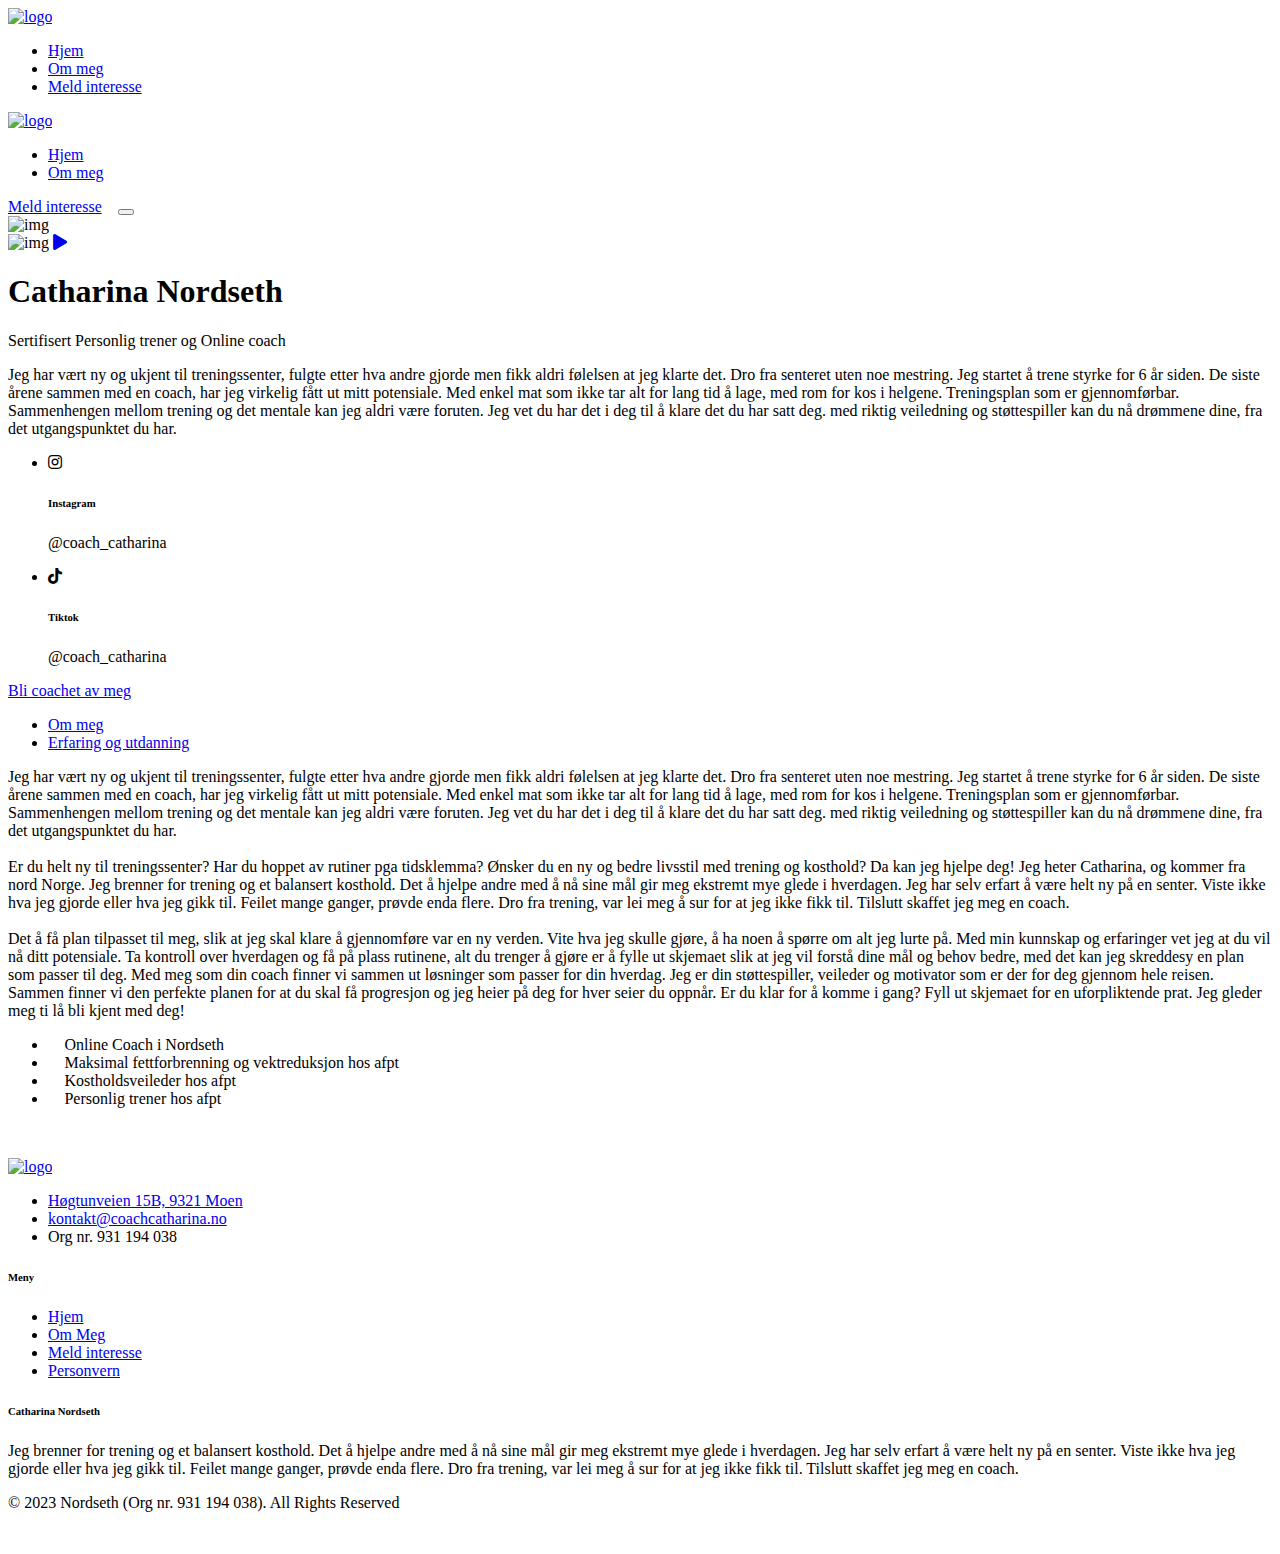
==== coach.html @ ed9263b2 "initial commit" ====
<!DOCTYPE HTML>
<html lang="en">

<head>
    <meta http-equiv="Content-Type" content="text/html; charset=UTF-8">
    <title>Om meg | Catharina</title>
    <meta name="viewport" content="width=device-width, initial-scale=1">
    <meta name="description" content="Gjør en investering i din helse med online coaching med oss. Våre skreddersydde trenings- og kostholdsplaner vil lede deg mot en sunnere, mer energisk og vital livsstil.">
    <meta name="author" content="Coachable AS">
    <meta name="robots" content="noindex, follow">
    <meta name="revisit-after" content="5 month">
    <!-- <meta name="image" content="http://mywebsite.com/image.jpg"> -->
    <meta name="og:title" content="Catharina Online Coaching">
    <meta name="og:description" content="Gjør en investering i din helse med online coaching med oss. Våre skreddersydde trenings- og kostholdsplaner vil lede deg mot en sunnere, mer energisk og vital livsstil.">
    <!-- <meta name="og:image" content="http://mywebsite.com/image.jpg"> -->
    <meta name="og:site_name" content="Catharina | Online Coaching">
    <meta name="og:type" content="website">
    <meta name="twitter:card" content="summary">
    <meta name="twitter:title" content="Catharina | Online Coaching">
    <meta name="twitter:description" content="Gjør en investering i din helse med online coaching med oss. Våre skreddersydde trenings- og kostholdsplaner vil lede deg mot en sunnere, mer energisk og vital livsstil.">
    <link rel="icon" type="image/png" sizes="32x32" href="favicon.ico">
    <!-- Css -->
    <link href="assets/css/plugins/bootstrap.min.css" rel="stylesheet">
    <link href="assets/css/plugins/slick.css" rel="stylesheet">
    <link href="assets/css/plugins/magnific-popup.css" rel="stylesheet">
    <link href="assets/css/plugins/animate.css" rel="stylesheet">
    <link href="assets/fonts/flaticon/flaticon.css" rel="stylesheet">
    <link href="assets/fonts/font-awesome.min.css" rel="stylesheet">
    <link href="assets/css/style.css" rel="stylesheet">
    <link href="assets/css/responsive.css" rel="stylesheet">
    <link rel="stylesheet" href="https://cdnjs.cloudflare.com/ajax/libs/font-awesome/5.15.3/css/all.min.css">
</head>

<body>
    <!-- Mobile Menu Start -->
    <aside class="aside_bar aside_bar_left aside_mobile">
            <!-- logo -->
            <a href="index.html" class="logo">
                <img src="assets/images/logo.png" alt="logo">
            </a>
            <!-- logo -->
            <!-- Menu -->
            <nav>
                <ul class="main-menu">
                    <li class="menu-item">
                        <a href="/">Hjem</a>
                    </li>
                    <li class="menu-item">
                        <a href="./coach.html">Om meg</a>
                    </li>
                    <li class="menu-item">
                        <a href="./meld-interesse.html">Meld interesse</a>
                    </li>
                </ul>
            </nav>
            <!-- Menu -->
    </aside>
    <div class="aside-overlay trigger-left"></div>
    <!-- Mobile Menu End -->

    <!-- Header Start -->
    <header class="header header-3">
        <div class="nav_sec">
            <div class="container">
                <!-- inner -->
                <div class="nav_warp d-flex justify-content-between align-items-center">
                    <!-- Logo and Navigation Start -->
                    <div class="d-flex align-items-center">
                        <!-- logo start -->
                        <div class="logo mr-5">
                            <a href="index.html">
                                <img src="assets/images/logo.png" alt="logo" class="image-fit">
                            </a>
                        </div>
                        <!-- logo end -->

                        <!-- Navigation -->
                        <nav>
                            <ul class="main-menu mb-0">
                                <li class="menu-item">
                                    <a href="/">Hjem</a>
                                </li>
                                <li class="menu-item">
                                    <a href="./coach.html">Om meg</a>
                                </li>
                               
                            </ul>
                        </nav>
                        <!-- Navigation End -->
                    </div>

                    <!-- Head Actions -->
                    <div class="head_actions">
                        <a id="coach-button" href="./meld-interesse.html" class="thm-btn bg-thm-color-two mr-4 mb-4 wow fadeInRight" data-wow-delay=".50ms">Meld interesse<i class="fal fa-chevron-right ml-2"></i></a>
                        <button type="button" class="head_trigger mobile_trigger">
                            <span></span>
                            <span></span>
                            <span></span>
                        </button>
                    </div>
                    <!-- Head Actions -->
                </div>
                <!-- inner -->
            </div>
        </div>
    </header>
    <!-- Header End -->
    
    <!-- Team Start -->
    <section id="pd-ff" class="section-padding team_details mobil-fixx">
        <div class="container">
            <div class="row align-items-center">
                <div class="col-lg-5">
                    <div class="team_img mb-md-80">
                        <img src="assets/images/coach/catharina/profilbilde.jpg" alt="img" class="image-fit wow fadeInLeft profil-bilde">
                        <div class="video_warp">
                            <img src="assets/images/coach/catharina/thmb2.jpg" alt="img" class="image-fit wow fadeInDown profil-bilde">
                            <a href="https://www.youtube.com/watch?v=RRjg7pFZObY" class="video_btn popup-youtube transform-center">
                                <i class="fas fa-play video_icon bg-thm-color-three mx-auto"></i>
                            </a>
                        </div>
                    </div>
                </div>
                <div class="col-lg-7">
                    <div class="team_text pl-0 pl-xl-5 pl-lg-3">
                        <h1 class="name wow fadeInDown make-h1-h3">Catharina Nordseth </h1>
                        <p class="desi thm-color-two wow fadeInUp">Sertifisert Personlig trener og Online coach</p>
                        <p class="text wow fadeInUp">Jeg har vært ny og ukjent til treningssenter, fulgte etter hva andre gjorde men fikk aldri følelsen at jeg klarte det. Dro fra senteret uten noe mestring. Jeg startet å trene styrke for 6 år siden. De siste årene sammen med en coach, har jeg virkelig fått ut mitt potensiale. Med enkel mat som ikke tar alt for lang tid å lage, med rom for kos i helgene. Treningsplan som er gjennomførbar. Sammenhengen mellom trening og det mentale kan jeg aldri være foruten. Jeg vet du har det i deg til å klare det du har satt deg. med riktig veiledning og støttespiller kan du nå drømmene dine, fra det utgangspunktet du har.

                        </p>
                        <ul class="info wow fadeInDown d-flex flex-column flex-lg-row"> <!-- Added Flex utilities here -->
                            <li class="flex-fill"> <!-- Make each li item take up equal space -->
                                <i class="icon fab fa-instagram"></i>
                                <div class="text">
                                    <h6 class="mb-0">
                                        <a href="https://www.instagram.com/coach_catharina/?igshid=OGQ5ZDc2ODk2ZA%3D%3D&fbclid=IwAR1vJYOSZeR5Lb-BDU2WIc0-VBDmPTWmHj8eCgaqBLGDv2tTBcstbF4mxA8 " target="_blank" style="color: inherit; text-decoration: none;">Instagram</a>
                                    </h6>
                                    <p class="mb-0">@coach_catharina</p>
                                </div>
                            </li>
                            <li class="flex-fill"> <!-- Make each li item take up equal space -->
                                <i class="icon fab fa-tiktok"></i>
                                <div class="text">
                                    <h6 class="mb-0">
                                        <a target="_blank" href="https://www.tiktok.com/@coach_catharina?_t=8f9wXwjaYam&_r=1&fbclid=IwAR3znSu6lWhRvtg4asOpuIXIWG026-K2SwoQii69VNjCsr7OR2hZZcJlVQI target="_blank" style="color: inherit; text-decoration: none;">Tiktok</a>
                                    </h6>
                                    <p class="mb-0">@coach_catharina</p>
                                </div>
                            </li>
                        </ul>
                        <a id="elevate-button" href="./meld-interesse.html" class="thm-btn bg-thm-color-two thm-color-two-shadow margint-30 btn-rounded mr-4 mb-4 wow fadeInRight" data-wow-delay=".50ms">Bli coachet av meg<i class="fal fa-chevron-right ml-2"></i></a>
                    </div>
                </div>
            </div>
        </div>
    </section>
    <section class="section-padding pt-0 team_details">
        <div class="container">
            <div class="row">
                <div class="col-12">
                    <ul class="nav nav-tabs style_2">
                        <li class="nav-item">
                            <a href="#om" class="nav-link active" data-toggle="tab">Om meg</a>
                        </li>
                        <li class="nav-item">
                            <a href="#utdanning" class="nav-link" data-toggle="tab">Erfaring og utdanning</a>
                        </li>
                    </ul>
                    <div class="tab-content">
                        <div class="tab-pane fade active show" id="om">
                            <p>Jeg har vært ny og ukjent til treningssenter, fulgte etter hva andre gjorde men fikk aldri følelsen at jeg klarte det. Dro fra senteret uten noe mestring. Jeg startet å trene styrke for 6 år siden. De siste årene sammen med en coach, har jeg virkelig fått ut mitt potensiale. Med enkel mat som ikke tar alt for lang tid å lage, med rom for kos i helgene. Treningsplan som er gjennomførbar. Sammenhengen mellom trening og det mentale kan jeg aldri være foruten. Jeg vet du har det i deg til å klare det du har satt deg. med riktig veiledning og støttespiller kan du nå drømmene dine, fra det utgangspunktet du har.
                                <br><br>
                                Er du helt ny til treningssenter? Har du hoppet av rutiner pga tidsklemma? Ønsker du en ny og bedre livsstil med trening og kosthold? Da kan jeg hjelpe deg! Jeg heter Catharina, og kommer fra nord Norge. Jeg brenner for trening og et balansert kosthold. Det å hjelpe andre med å nå sine mål gir meg ekstremt mye glede i hverdagen. Jeg har selv erfart å være helt ny på en senter. Viste ikke hva jeg gjorde eller hva jeg gikk til. Feilet mange ganger, prøvde enda flere. Dro fra trening, var lei meg å sur for at jeg ikke fikk til. Tilslutt skaffet jeg meg en coach. 
                                <br><br>
                                Det å få plan tilpasset til meg, slik at jeg skal klare å gjennomføre var en ny verden. Vite hva jeg skulle gjøre, å ha noen å spørre om alt jeg lurte på. Med min kunnskap og erfaringer vet jeg at du vil nå ditt potensiale. Ta kontroll over hverdagen og få på plass rutinene, alt du trenger å gjøre er å fylle ut skjemaet slik at jeg vil forstå dine mål og behov bedre, med det kan jeg skreddesy en plan som passer til deg. Med meg som din coach finner vi sammen ut løsninger som passer for din hverdag. Jeg er din støttespiller, veileder og motivator som er der for deg gjennom hele reisen. Sammen finner vi den perfekte planen for at du skal få progresjon og jeg heier på deg for hver seier du oppnår. Er du klar for å komme i gang? Fyll ut skjemaet for en uforpliktende prat. Jeg gleder meg ti lå bli kjent med deg!</p>
                        </div>
                        <div class="tab-pane fade" id="utdanning">
                            <div style="margin-bottom: 50px;">
                                <!-- <p style="margin-bottom: 10px;">Under finner du relevant erfaring og utdanning. 
                                </p> -->
                                <ul class="utdanning-list">
                                    <li class="">
                                        <i class="icon fal fa-check"></i>
                                        Online Coach i Nordseth
                                    </li>
                                    <!-- <li class="">
                                        <i class="icon fal fa-check"></i>
                                        Sertifisert online coach med Markus Haugen gjennom AFPT
                                    </li> -->
                                    <li class="">
                                        <i class="icon fal fa-check"></i>
                                        Maksimal fettforbrenning og vektreduksjon hos afpt
                                    </li>
                                    <li class="">
                                        <i class="icon fal fa-check"></i>
                                        Kostholdsveileder hos afpt
                                    </li>
                                    <li class="">
                                        <i class="icon fal fa-check"></i>
                                        Personlig trener hos afpt
                                    </li>
                                    
                                </ul>
                            </div>
                          
                            
                           
                        </div>
                    </div>
                </div>
            </div>
        </div>
    </section>
    <!-- Team End -->
   
     <!-- Footer Start -->
     <footer class="footer">
        <div class="container">
            <div class="footer_top section-padding">
                <div class="row">
                    <div class="col-lg-4 col-md-6">
                        <div class="ft_widget ft_about wow fadeInDown">
                            <a href="index.html" class="logo">
                                <img src="assets/images/logo.png" alt="logo" class="image-fit">
                            </a>
                           <ul class="info">
                                <li>
                                    <a href="#">Høgtunveien 15B, 9321 Moen</a>
                                </li>
                                <!-- <li>
                                    <a href="tel:+4700000000">+47 000 00 000</a>
                                </li> -->
                                <li>
                                    <a href="mailto:kontakt@coachcatharina.no">kontakt@coachcatharina.no</a>
                                </li>
                                <li>
                                    <a>
                                        Org nr. 931 194 038
                                    </a>
                                </li>
                                <!-- <li>
                                    <a href="">Powered by Coachable AS</a>
                                </li> -->
                            </ul>
                            
                        </div>
                    </div>
                    <div class="col-lg-4 col-md-6">
                        <div class="ft_widget ft_menu wow fadeInDown">
                            <h6 class="ft-title">Meny</h6>
                            <ul>
                                <li>
                                    <a href="/">Hjem</a>
                                </li>
                                <li>
                                    <a href="./coach.html">Om Meg</a>
                                </li>
                                <li>
                                    <a href="./meld-interesse.html">Meld interesse</a>
                                </li>
                                <li>
                                    <a href="./personvern.html">Personvern</a>
                                </li>
                                
                            </ul>
                        </div>
                    </div>
                    <div class="col-lg-4 col-md-6">
                        <div class="ft_widget ft_apps wow fadeInUp">
                            <h6 class="ft-title">Catharina Nordseth</h6>
                            <p class="mb-xl-20">Jeg brenner for trening og et balansert kosthold. Det å hjelpe andre med å nå sine mål gir meg ekstremt mye glede i hverdagen. Jeg har selv erfart å være helt ny på en senter. Viste ikke hva jeg gjorde eller hva jeg gikk til. Feilet mange ganger, prøvde enda flere. Dro fra trening, var lei meg å sur for at jeg ikke fikk til. Tilslutt skaffet jeg meg en coach.</p>
                           
                        </div>
                    </div>
                </div>
            </div>
            <div class="footer_bottom">
                <p class="mb-0">
                    © 2023 <a>Nordseth (Org nr. 931 194 038)</a>. All Rights Reserved
                </p>
            </div>
        </div>
    </footer>
    <!-- Footer End -->
    <a href="#" data-target="html" class="back-to-top ft-sticky">
        <i class="fal fa-long-arrow-up"></i>
    </a>
    <!-- Scripts -->
    <script src="assets/js/plugins/jquery-3.6.0.min.js"></script>
    <script src="assets/js/plugins/bootstrap.bundle.min.js"></script>
    <script src="assets/js/plugins/slick.min.js"></script>
    <script src="assets/js/plugins/imagesloaded.min.js"></script>
    <script src="assets/js/plugins/isotope.pkgd.min.js"></script>
    <script src="assets/js/plugins/jquery.magnific-popup.min.js"></script>
    <script src="assets/js/plugins/jquery.counterup.min.js"></script>
    <script src="assets/js/plugins/jquery.inview.min.js"></script>
    <script src="assets/js/plugins/jquery.easypiechart.js"></script>
    <script src="assets/js/plugins/jquery.countdown.min.js"></script>
    <script src="assets/js/plugins/wow.min.js"></script>
    <script src="assets/js/custom.js"></script>
</body>

</html>
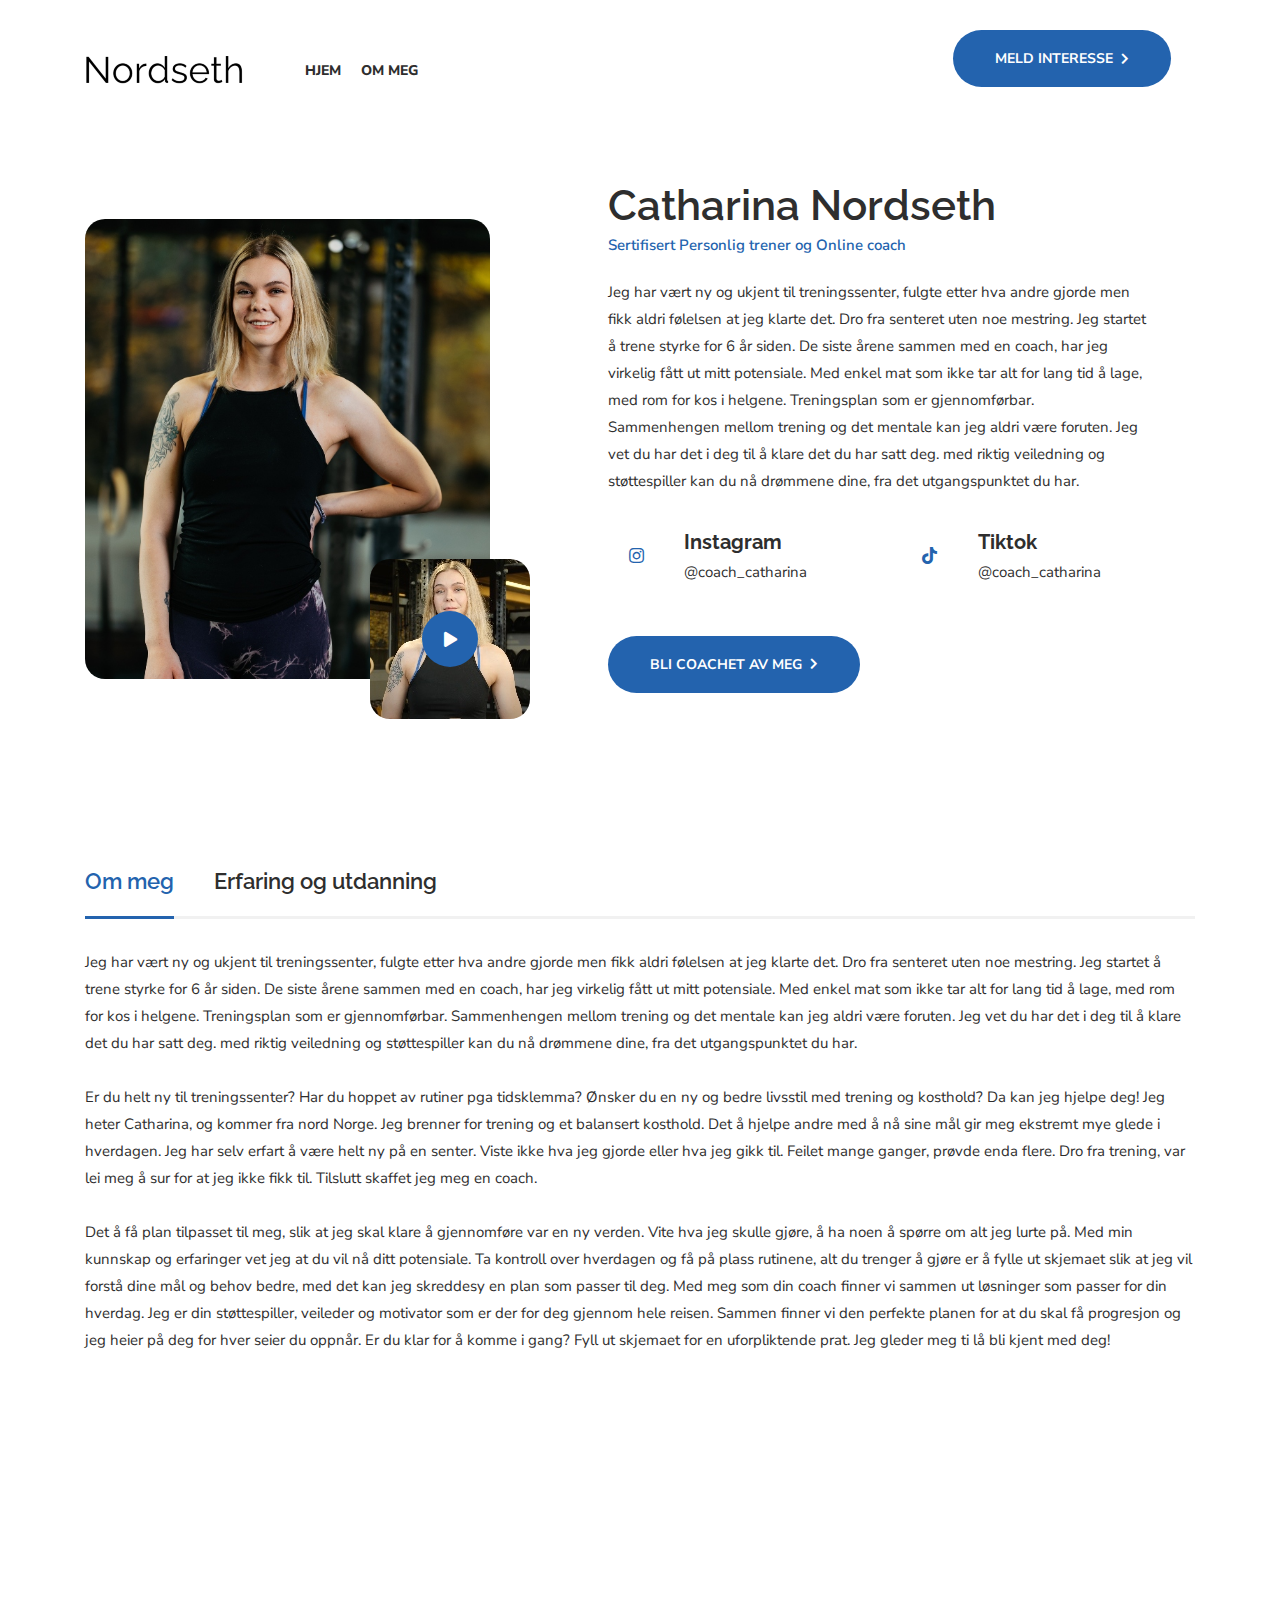
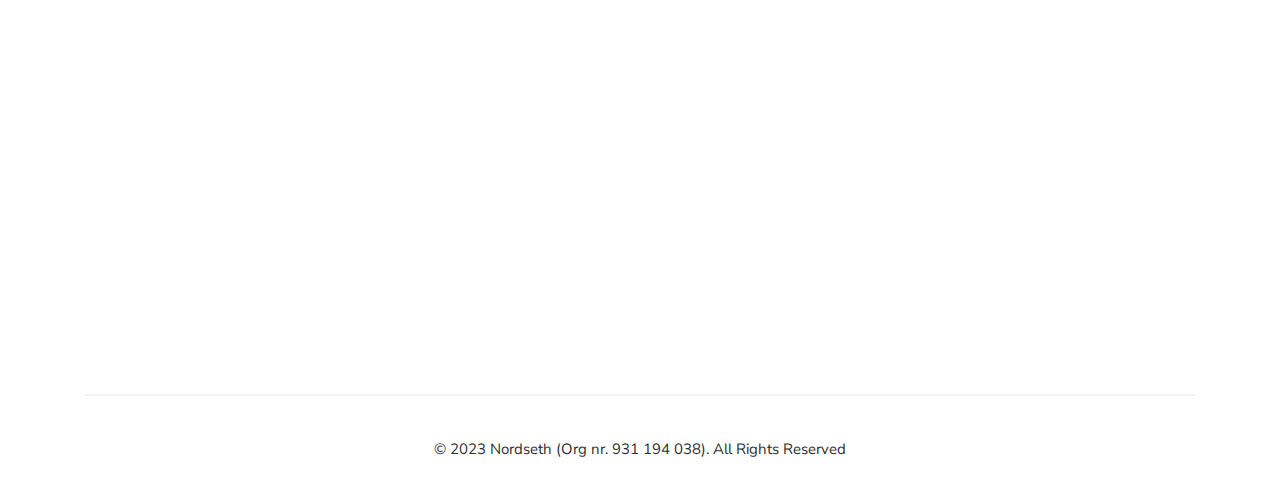
==== commit 698c7455: "updated home link" ====
--- a/coach.html
+++ b/coach.html
@@ -43,7 +43,7 @@
             <nav>
                 <ul class="main-menu">
                     <li class="menu-item">
-                        <a href="/">Hjem</a>
+                        <a href="./">Hjem</a>
                     </li>
                     <li class="menu-item">
                         <a href="./coach.html">Om meg</a>
@@ -78,7 +78,7 @@
                         <nav>
                             <ul class="main-menu mb-0">
                                 <li class="menu-item">
-                                    <a href="/">Hjem</a>
+                                    <a href="./">Hjem</a>
                                 </li>
                                 <li class="menu-item">
                                     <a href="./coach.html">Om meg</a>
@@ -250,7 +250,7 @@
                             <h6 class="ft-title">Meny</h6>
                             <ul>
                                 <li>
-                                    <a href="/">Hjem</a>
+                                    <a href="./">Hjem</a>
                                 </li>
                                 <li>
                                     <a href="./coach.html">Om Meg</a>
--- a/assets/fonts/flaticon/flaticon.css
+++ b/assets/fonts/flaticon/flaticon.css
@@ -0,0 +1,131 @@
+@font-face {
+    font-family: "flaticon";
+    src: url("./flaticon.ttf?71497eafa291afe9cf2f843152cfa6d1") format("truetype"),
+url("./flaticon.woff?71497eafa291afe9cf2f843152cfa6d1") format("woff"),
+url("./flaticon.woff2?71497eafa291afe9cf2f843152cfa6d1") format("woff2"),
+url("./flaticon.eot?71497eafa291afe9cf2f843152cfa6d1#iefix") format("embedded-opentype"),
+url("./flaticon.svg?71497eafa291afe9cf2f843152cfa6d1#flaticon") format("svg");
+}
+
+i[class^="flaticon-"]:before, i[class*=" flaticon-"]:before {
+    font-family: flaticon !important;
+    font-style: normal;
+    font-weight: normal !important;
+    font-variant: normal;
+    text-transform: none;
+    line-height: 1;
+    -webkit-font-smoothing: antialiased;
+    -moz-osx-font-smoothing: grayscale;
+}
+
+.flaticon-drugs:before {
+    content: "\f101";
+}
+.flaticon-hand-washing:before {
+    content: "\f102";
+}
+.flaticon-positive:before {
+    content: "\f103";
+}
+.flaticon-blood-donation:before {
+    content: "\f104";
+}
+.flaticon-vegetables:before {
+    content: "\f105";
+}
+.flaticon-fruits-and-vegetables:before {
+    content: "\f106";
+}
+.flaticon-handshake:before {
+    content: "\f107";
+}
+.flaticon-peace:before {
+    content: "\f108";
+}
+.flaticon-dove:before {
+    content: "\f109";
+}
+.flaticon-gift:before {
+    content: "\f10a";
+}
+.flaticon-wedding-gift:before {
+    content: "\f10b";
+}
+.flaticon-gift-box:before {
+    content: "\f10c";
+}
+.flaticon-email:before {
+    content: "\f10d";
+}
+.flaticon-planet-earth:before {
+    content: "\f10e";
+}
+.flaticon-trees:before {
+    content: "\f10f";
+}
+.flaticon-quote:before {
+    content: "\f110";
+}
+.flaticon-mission:before {
+    content: "\f111";
+}
+.flaticon-infinity:before {
+    content: "\f112";
+}
+.flaticon-note:before {
+    content: "\f113";
+}
+.flaticon-medicine:before {
+    content: "\f114";
+}
+.flaticon-diet:before {
+    content: "\f115";
+}
+.flaticon-hands:before {
+    content: "\f116";
+}
+.flaticon-esteem:before {
+    content: "\f117";
+}
+.flaticon-idea:before {
+    content: "\f118";
+}
+.flaticon-dollar-coin:before {
+    content: "\f119";
+}
+.flaticon-dollar-coin-1:before {
+    content: "\f11a";
+}
+.flaticon-dollar-coin-2:before {
+    content: "\f11b";
+}
+.flaticon-open-box:before {
+    content: "\f11c";
+}
+.flaticon-open-box-1:before {
+    content: "\f11d";
+}
+.flaticon-heart:before {
+    content: "\f11e";
+}
+.flaticon-doacao:before {
+    content: "\f11f";
+}
+.flaticon-solidariedade:before {
+    content: "\f120";
+}
+.flaticon-donation-1:before {
+    content: "\f121";
+}
+.flaticon-user:before {
+    content: "\f122";
+}
+.flaticon-user-1:before {
+    content: "\f123";
+}
+.flaticon-newspaper-folded:before {
+    content: "\f124";
+}
+.flaticon-united:before {
+    content: "\f125";
+}
